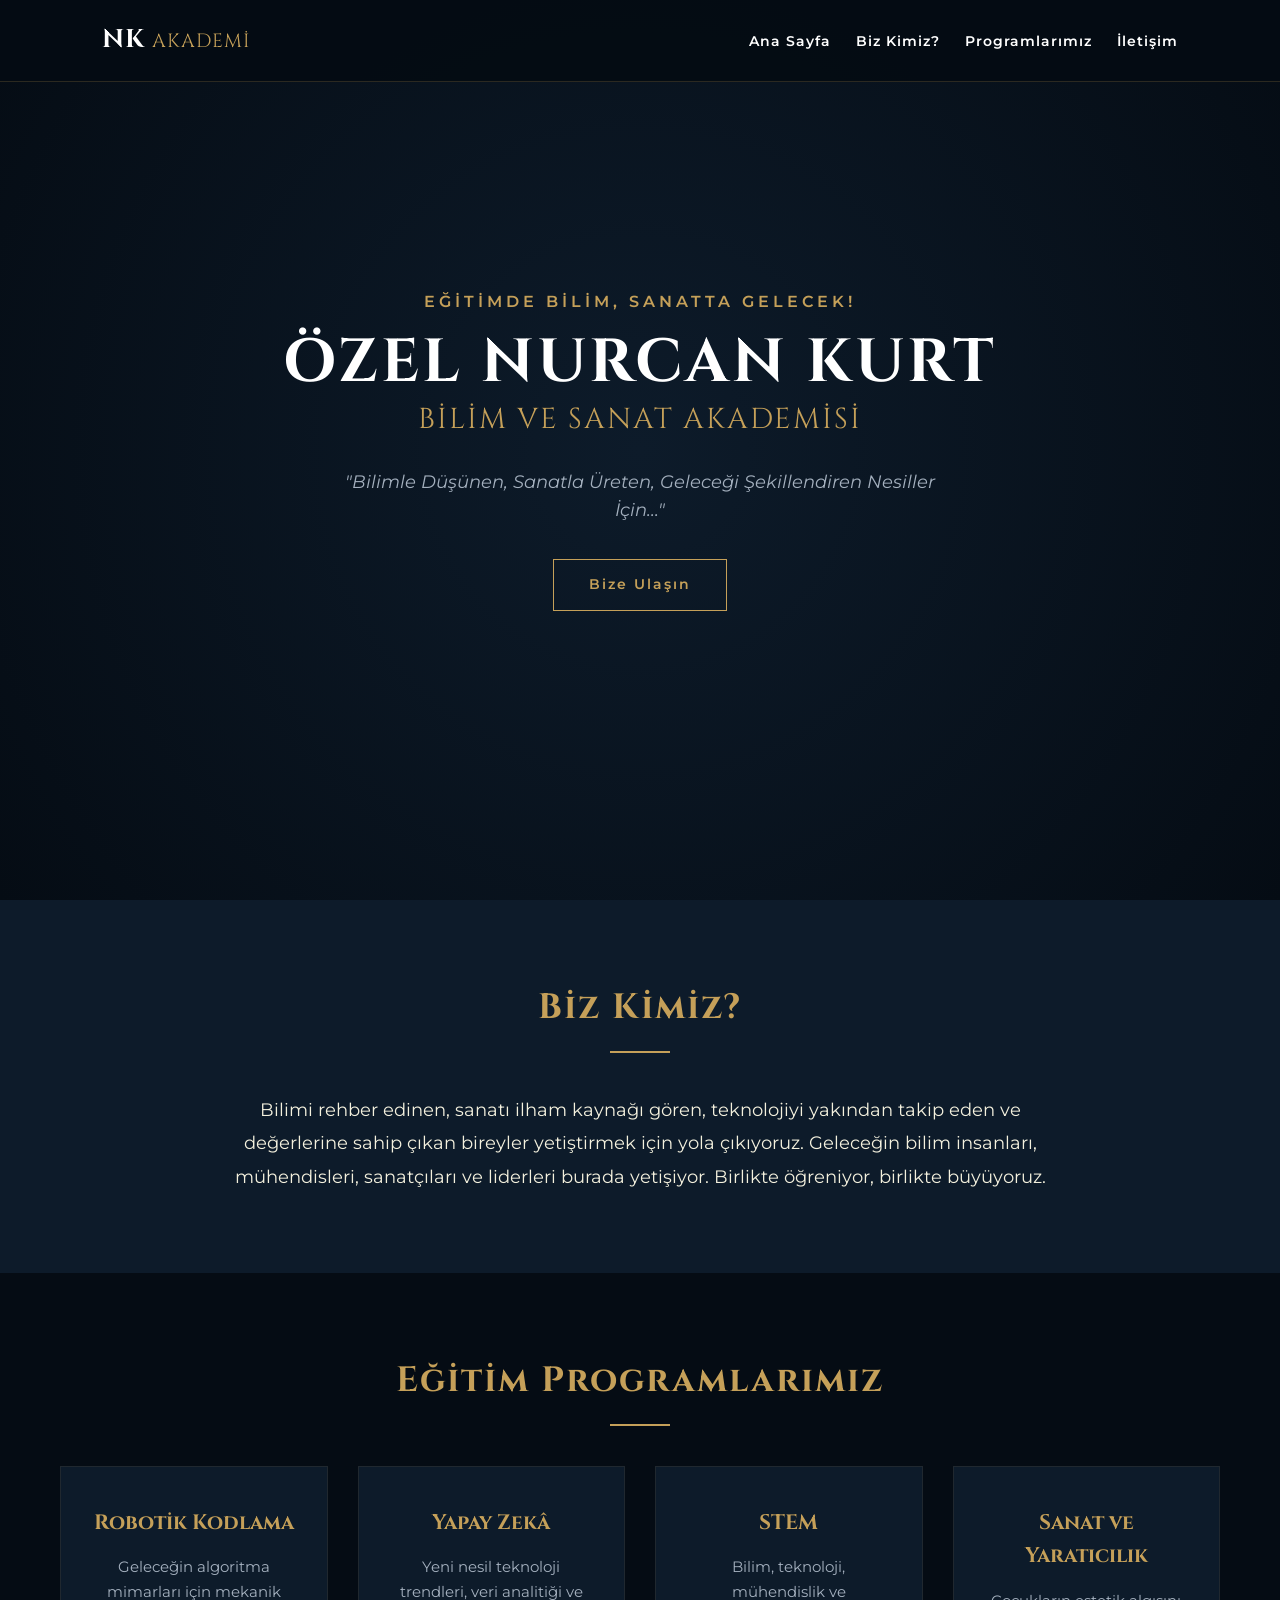
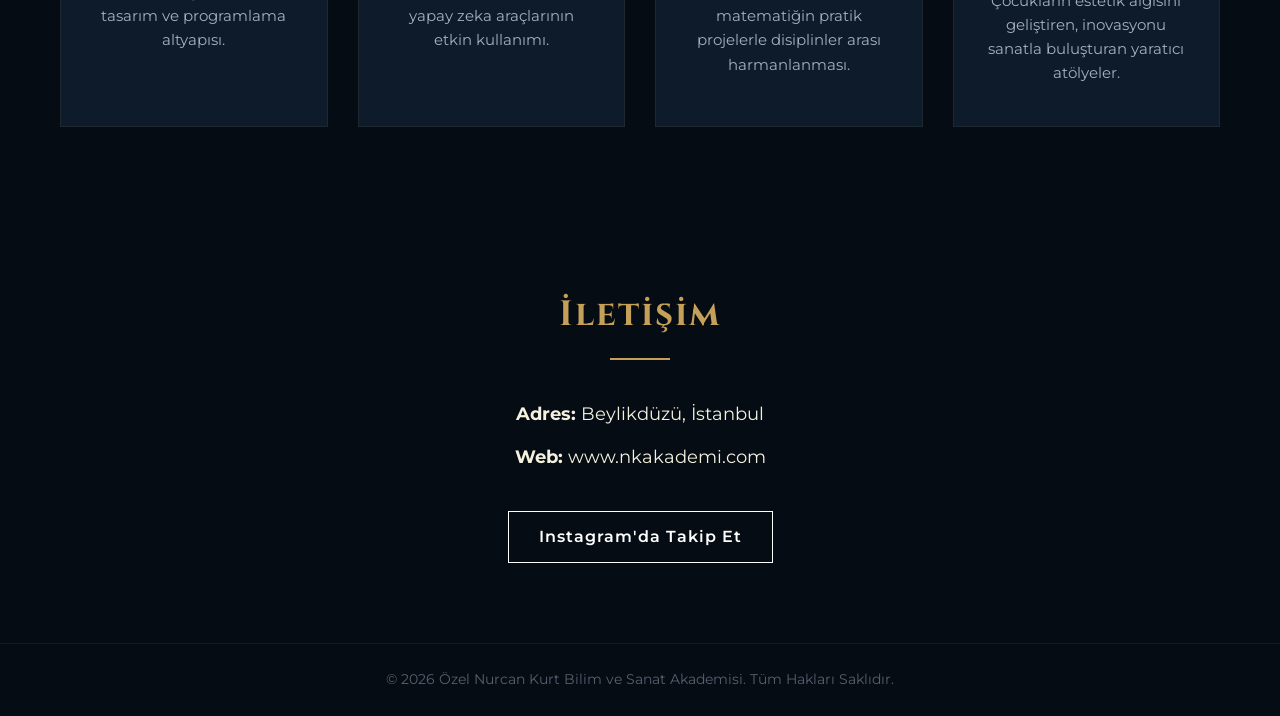
==== index.html @ 0e9476de "Fix: Dosya uzantilarindaki ciftleme hatasi duzeltildi" ====
<!DOCTYPE html>
<html lang="tr">
<head>
    <meta charset="UTF-8">
    <meta name="viewport" content="width=device-width, initial-scale=1.0">
    <title>Özel Nurcan Kurt Bilim ve Sanat Akademisi</title>
    <link rel="stylesheet" href="style.css">
    <link rel="preconnect" href="https://fonts.googleapis.com">
    <link rel="preconnect" href="https://fonts.gstatic.com" crossorigin>
    <link href="https://fonts.googleapis.com/css2?family=Cinzel:wght@500;700&family=Montserrat:wght@300;400;600;700&display=swap" rel="stylesheet">
</head>
<body>

    <!-- ÜST MENÜ -->
    <header class="navbar">
        <div class="logo">NK <span>AKADEMİ</span></div>
        <nav>
            <ul>
                <li><a href="#hero">Ana Sayfa</a></li>
                <li><a href="#about">Biz Kimiz?</a></li>
                <li><a href="#programs">Programlarımız</a></li>
                <li><a href="#contact">İletişim</a></li>
            </ul>
        </nav>
    </header>

    <!-- KARŞILAMA ALANI (HERO) -->
    <section id="hero" class="hero-section">
        <div class="hero-overlay"></div>
        <div class="hero-container">
            <h2 class="hero-sub">EĞİTİMDE BİLİM, SANATTA GELECEK!</h2>
            <h1 class="hero-title">ÖZEL NURCAN KURT</h1>
            <h3 class="hero-academy">BİLİM VE SANAT AKADEMİSİ</h3>
            <p class="hero-text">"Bilimle Düşünen, Sanatla Üreten, Geleceği Şekillendiren Nesiller İçin..."</p>
            <a href="#contact" class="btn-gold">Bize Ulaşın</a>
        </div>
    </section>

    <!-- BİZ KİMİZ? (HAKKIMIZDA) -->
    <section id="about" class="about-section">
        <div class="container">
            <h2 class="section-title">Biz Kimiz?</h2>
            <div class="gold-divider"></div>
            <p class="about-p">
                Bilimi rehber edinen, sanatı ilham kaynağı gören, teknolojiyi yakından takip eden ve değerlerine sahip çıkan bireyler yetiştirmek için yola çıkıyoruz. Geleceğin bilim insanları, mühendisleri, sanatçıları ve liderleri burada yetişiyor. Birlikte öğreniyor, birlikte büyüyoruz.
            </p>
        </div>
    </section>

    <!-- PROGRAMLARIMIZ -->
    <section id="programs" class="programs-section">
        <div class="container">
            <h2 class="section-title">Eğitim Programlarımız</h2>
            <div class="gold-divider"></div>
            <div class="grid-programs">
                <div class="card">
                    <h3>Robotik Kodlama</h3>
                    <p>Geleceğin algoritma mimarları için mekanik tasarım ve programlama altyapısı.</p>
                </div>
                <div class="card">
                    <h3>Yapay Zekâ</h3>
                    <p>Yeni nesil teknoloji trendleri, veri analitiği ve yapay zeka araçlarının etkin kullanımı.</p>
                </div>
                <div class="card">
                    <h3>STEM</h3>
                    <p>Bilim, teknoloji, mühendislik ve matematiğin pratik projelerle disiplinler arası harmanlanması.</p>
                </div>
                <div class="card">
                    <h3>Sanat ve Yaratıcılık</h3>
                    <p>Çocukların estetik algısını geliştiren, inovasyonu sanatla buluşturan yaratıcı atölyeler.</p>
                </div>
            </div>
        </div>
    </section>

    <!-- İLETİŞİM VE SOSYAL MEDYA -->
    <section id="contact" class="contact-section">
        <div class="container">
            <h2 class="section-title">İletişim</h2>
            <div class="gold-divider"></div>
            <div class="contact-info">
                <p><strong>Adres:</strong> Beylikdüzü, İstanbul</p>
                <p><strong>Web:</strong> www.nkakademi.com</p>
            </div>
            
            <!-- Doğrudan dış link verilen sosyal mecralar -->
            <div class="social-links">
                <a href="https://www.instagram.com/nurcankurtbilimsanatakademisi/" target="_blank" class="social-btn instagram">Instagram'da Takip Et</a>
            </div>
        </div>
    </section>

    <!-- FOOTER -->
    <footer>
        <p>&copy; 2026 Özel Nurcan Kurt Bilim ve Sanat Akademisi. Tüm Hakları Saklıdır.</p>
    </footer>

</body>
</html>
---- style.css ----
/* SIFIRLAMA VE LOGO YAZI TİPLERİ */
* {
    margin: 0;
    padding: 0;
    box-sizing: border-box;
    scroll-behavior: smooth;
}

body {
    font-family: 'Montserrat', sans-serif;
    background-color: #050c14;
    color: #ffffff;
    line-height: 1.6;
}

.container {
    max-width: 1200px;
    margin: 0 auto;
    padding: 80px 20px;
}

/* BAŞLIKLAR VE ALTIN TEZYİNAT */
.section-title {
    font-family: 'Cinzel', serif;
    font-size: 2.2rem;
    text-align: center;
    color: #c5a059;
    letter-spacing: 2px;
}

.gold-divider {
    width: 60px;
    height: 2px;
    background-color: #c5a059;
    margin: 15px auto 40px auto;
}

/* ÜST MENÜ (NAVBAR) */
.navbar {
    display: flex;
    justify-content: space-between;
    align-items: center;
    padding: 20px 8%;
    background-color: rgba(5, 12, 20, 0.95);
    border-bottom: 1px solid rgba(197, 160, 89, 0.2);
    position: fixed;
    width: 100%;
    top: 0;
    z-index: 1000;
}

.navbar .logo {
    font-family: 'Cinzel', serif;
    font-size: 1.6rem;
    font-weight: 700;
    color: #ffffff;
    letter-spacing: 1px;
}

.navbar .logo span {
    color: #c5a059;
    font-weight: 400;
    font-size: 1.2rem;
}

.navbar ul {
    display: flex;
    list-style: none;
}

.navbar ul li {
    margin-left: 25px;
}

.navbar ul li a {
    color: #ffffff;
    text-decoration: none;
    font-size: 0.9rem;
    font-weight: 600;
    letter-spacing: 1px;
    transition: color 0.3s;
}

.navbar ul li a:hover {
    color: #c5a059;
}

/* GİRİŞ ALANI (HERO) */
.hero-section {
    position: relative;
    height: 100vh;
    background: radial-gradient(circle at center, #0d1b2a 0%, #050c14 100%);
    display: flex;
    justify-content: center;
    align-items: center;
    text-align: center;
    padding: 0 20px;
}

.hero-container {
    position: relative;
    z-index: 2;
}

.hero-sub {
    font-size: 1rem;
    color: #c5a059;
    letter-spacing: 4px;
    margin-bottom: 15px;
    font-weight: 600;
}

.hero-title {
    font-family: 'Cinzel', serif;
    font-size: 3.8rem;
    color: #ffffff;
    letter-spacing: 3px;
    line-height: 1.1;
}

.hero-academy {
    font-family: 'Cinzel', serif;
    font-size: 1.8rem;
    color: #c5a059;
    letter-spacing: 2px;
    margin-bottom: 25px;
    font-weight: 400;
}

.hero-text {
    font-size: 1.1rem;
    font-style: italic;
    color: #a4b0be;
    max-width: 600px;
    margin: 0 auto 35px auto;
}

.btn-gold {
    display: inline-block;
    padding: 14px 35px;
    border: 1px solid #c5a059;
    color: #c5a059;
    text-decoration: none;
    font-weight: 600;
    letter-spacing: 2px;
    font-size: 0.85rem;
    border-radius: 0px;
    transition: all 0.4s ease;
}

.btn-gold:hover {
    background-color: #c5a059;
    color: #050c14;
    transform: translateY(-2px);
}

/* BİZ KİMİZ SECTION */
.about-section {
    background-color: #0d1b2a;
    text-align: center;
}

.about-p {
    max-width: 850px;
    margin: 0 auto;
    font-size: 1.15rem;
    color: #f4f1de;
    line-height: 1.8;
}

/* PROGRAMLAR BÖLÜMÜ */
.grid-programs {
    display: grid;
    grid-template-columns: repeat(auto-fit, minmax(250px, 1fr));
    gap: 30px;
}

.card {
    background-color: #0d1b2a;
    padding: 40px 30px;
    border: 1px solid rgba(197, 160, 89, 0.1);
    transition: all 0.3s ease;
    text-align: center;
}

.card:hover {
    border-color: #c5a059;
    transform: translateY(-5px);
}

.card h3 {
    font-family: 'Cinzel', serif;
    color: #c5a059;
    margin-bottom: 15px;
    font-size: 1.3rem;
}

.card p {
    color: #a4b0be;
    font-size: 0.95rem;
}

/* İLETİŞİM VE SOSYAL MEDYA */
.contact-section {
    background-color: #050c14;
    text-align: center;
}

.contact-info p {
    font-size: 1.1rem;
    margin-bottom: 15px;
    color: #f4f1de;
}

.social-links {
    margin-top: 40px;
}

.social-btn {
    display: inline-block;
    padding: 12px 30px;
    text-decoration: none;
    font-weight: 600;
    letter-spacing: 1px;
    transition: all 0.3s ease;
}

.social-btn.instagram {
    background-color: transparent;
    border: 1px solid #ffffff;
    color: #ffffff;
}

.social-btn.instagram:hover {
    background-color: #ffffff;
    color: #050c14;
}

/* FOOTER */
footer {
    text-align: center;
    padding: 25px;
    background-color: #050c14;
    color: #57606f;
    font-size: 0.85rem;
    border-top: 1px solid rgba(197, 160, 89, 0.1);
}
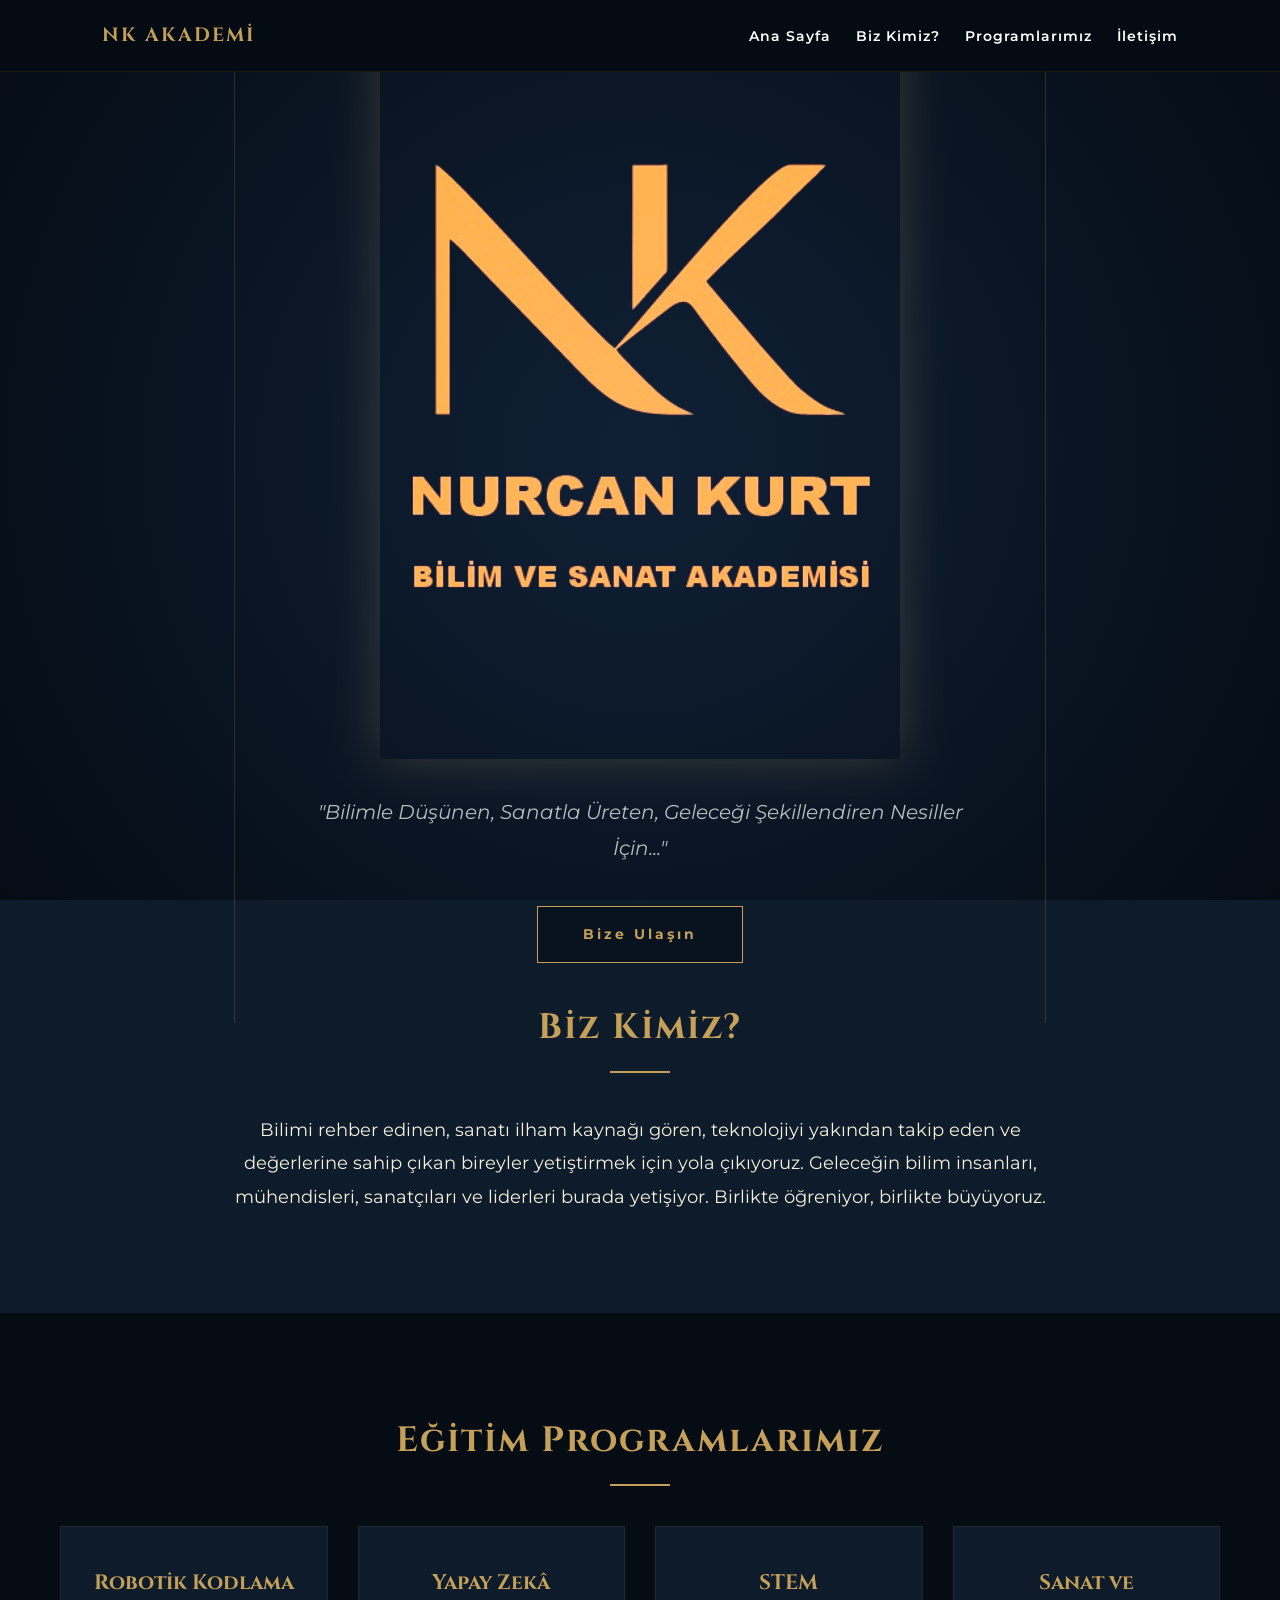
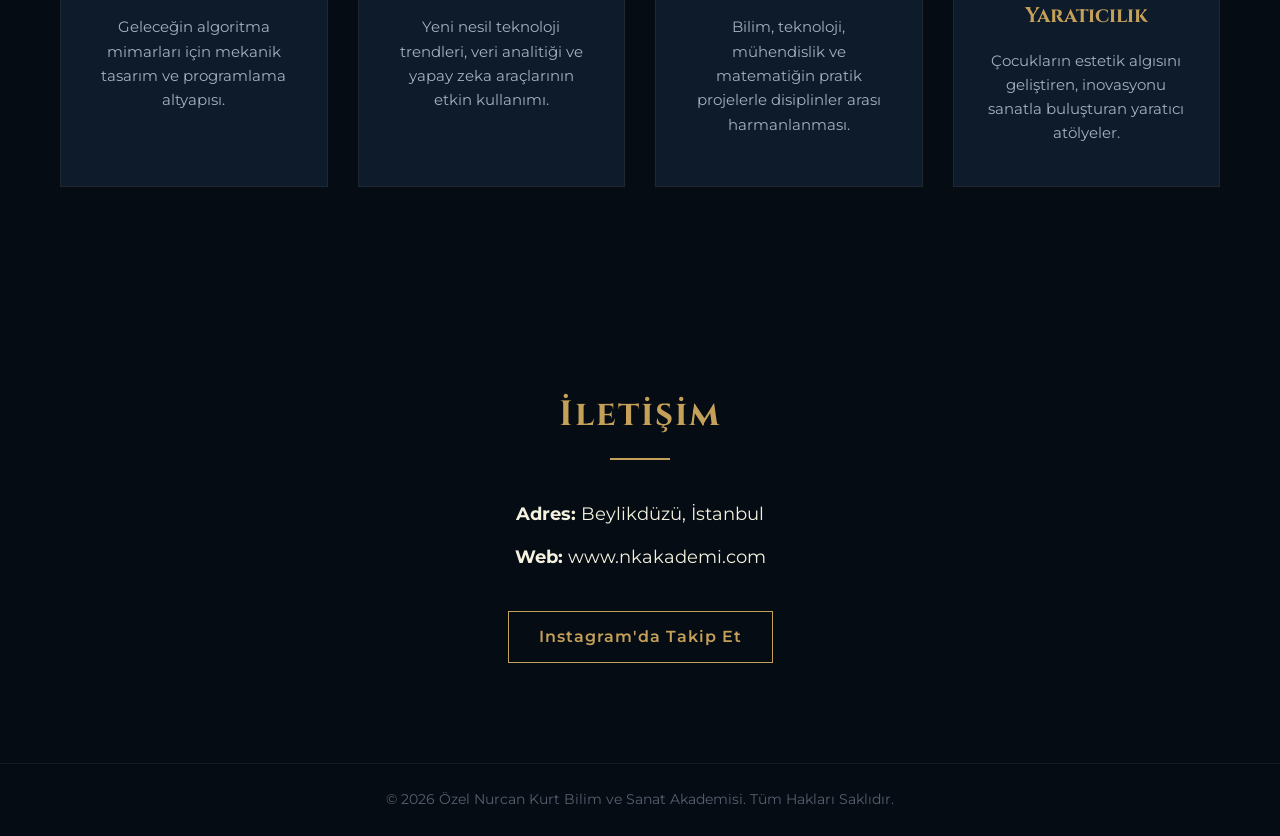
==== commit 23d56f05: "feat: merkez odakli sinematik logo ve stil guncellemeleri" ====
--- a/index.html
+++ b/index.html
@@ -13,7 +13,7 @@
 
     <!-- ÜST MENÜ -->
     <header class="navbar">
-        <div class="logo">NK <span>AKADEMİ</span></div>
+        <a href="#hero" class="nav-brand">NK AKADEMİ</a>
         <nav>
             <ul>
                 <li><a href="#hero">Ana Sayfa</a></li>
@@ -24,15 +24,25 @@
         </nav>
     </header>
 
-    <!-- KARŞILAMA ALANI (HERO) -->
+    <!-- KARŞILAMA ALANI (HERO) - SİNEMATİK VE DOLU TASARIM -->
     <section id="hero" class="hero-section">
-        <div class="hero-overlay"></div>
         <div class="hero-container">
-            <h2 class="hero-sub">EĞİTİMDE BİLİM, SANATTA GELECEK!</h2>
-            <h1 class="hero-title">ÖZEL NURCAN KURT</h1>
-            <h3 class="hero-academy">BİLİM VE SANAT AKADEMİSİ</h3>
-            <p class="hero-text">"Bilimle Düşünen, Sanatla Üreten, Geleceği Şekillendiren Nesiller İçin..."</p>
-            <a href="#contact" class="btn-gold">Bize Ulaşın</a>
+            
+            <div class="hero-frame">
+                <span class="frame-tag">EĞİTİMDE BİLİM, SANATTA GELECEK</span>
+                
+                <!-- Logo Kutusu -->
+                <div class="hero-logo-box">
+                    <img src="logo.png" alt="Özel Nurcan Kurt Bilim ve Sanat Akademisi" class="hero-main-logo">
+                </div>
+                
+                <p class="hero-text">"Bilimle Düşünen, Sanatla Üreten, Geleceği Şekillendiren Nesiller İçin..."</p>
+                
+                <div class="hero-action">
+                    <a href="#contact" class="btn-gold">Bize Ulaşın</a>
+                </div>
+            </div>
+
         </div>
     </section>
 
@@ -82,8 +92,6 @@
                 <p><strong>Adres:</strong> Beylikdüzü, İstanbul</p>
                 <p><strong>Web:</strong> www.nkakademi.com</p>
             </div>
-            
-            <!-- Doğrudan dış link verilen sosyal mecralar -->
             <div class="social-links">
                 <a href="https://www.instagram.com/nurcankurtbilimsanatakademisi/" target="_blank" class="social-btn instagram">Instagram'da Takip Et</a>
             </div>
--- a/style.css
+++ b/style.css
@@ -1,4 +1,4 @@
-/* SIFIRLAMA VE LOGO YAZI TİPLERİ */
+/* SIFIRLAMA VE TEMEL AYARLAR */
 * {
     margin: 0;
     padding: 0;
@@ -16,10 +16,10 @@
 .container {
     max-width: 1200px;
     margin: 0 auto;
-    padding: 80px 20px;
-}
-
-/* BAŞLIKLAR VE ALTIN TEZYİNAT */
+    padding: 100px 20px;
+}
+
+/* BAŞLIKLAR VE ALTIN RENK DEKORASYONU */
 .section-title {
     font-family: 'Cinzel', serif;
     font-size: 2.2rem;
@@ -40,27 +40,22 @@
     display: flex;
     justify-content: space-between;
     align-items: center;
-    padding: 20px 8%;
-    background-color: rgba(5, 12, 20, 0.95);
-    border-bottom: 1px solid rgba(197, 160, 89, 0.2);
+    padding: 20px 8%; 
+    background-color: rgba(5, 12, 20, 0.98);
+    border-bottom: 1px solid rgba(197, 160, 89, 0.1);
     position: fixed;
     width: 100%;
     top: 0;
     z-index: 1000;
 }
 
-.navbar .logo {
+.nav-brand {
     font-family: 'Cinzel', serif;
-    font-size: 1.6rem;
+    color: #c5a059;
+    text-decoration: none;
     font-weight: 700;
-    color: #ffffff;
-    letter-spacing: 1px;
-}
-
-.navbar .logo span {
-    color: #c5a059;
-    font-weight: 400;
     font-size: 1.2rem;
+    letter-spacing: 2px;
 }
 
 .navbar ul {
@@ -85,11 +80,11 @@
     color: #c5a059;
 }
 
-/* GİRİŞ ALANI (HERO) */
+/* SİNEMATİK HERO ALANI VE BOŞLUK DENGESİ */
 .hero-section {
     position: relative;
     height: 100vh;
-    background: radial-gradient(circle at center, #0d1b2a 0%, #050c14 100%);
+    background: radial-gradient(circle at center, #0f2035 0%, #050c14 100%);
     display: flex;
     justify-content: center;
     align-items: center;
@@ -97,64 +92,82 @@
     padding: 0 20px;
 }
 
-.hero-container {
+/* Ekrandaki devasa boşluğu dolduran şık çerçeve */
+.hero-frame {
+    border-left: 1px solid rgba(197, 160, 89, 0.2);
+    border-right: 1px solid rgba(197, 160, 89, 0.2);
+    padding: 60px 80px;
+    max-width: 900px; /* Genişliği artırarak yatay boşluğu öldürdük */
+    width: 100%;
+    margin: 0 auto;
     position: relative;
-    z-index: 2;
-}
-
-.hero-sub {
-    font-size: 1rem;
-    color: #c5a059;
-    letter-spacing: 4px;
-    margin-bottom: 15px;
+}
+
+/* Çerçevenin üstündeki şık tag yazısı */
+.frame-tag {
+    font-size: 0.95rem;
+    color: #c5a059;
+    letter-spacing: 6px;
+    display: inline-block;
+    margin-bottom: 30px;
     font-weight: 600;
-}
-
-.hero-title {
-    font-family: 'Cinzel', serif;
-    font-size: 3.8rem;
-    color: #ffffff;
-    letter-spacing: 3px;
-    line-height: 1.1;
-}
-
-.hero-academy {
-    font-family: 'Cinzel', serif;
-    font-size: 1.8rem;
-    color: #c5a059;
-    letter-spacing: 2px;
-    margin-bottom: 25px;
-    font-weight: 400;
+    text-transform: uppercase;
+}
+
+/* Logo Kutusu ve Ölçekleme */
+.hero-logo-box {
+    margin: 0 auto 35px auto;
+    max-width: 520px; /* Logo boyutunu %20 büyüterek göz alıcı hale getirdik */
+    display: flex;
+    justify-content: center;
+    align-items: center;
+}
+
+.hero-main-logo {
+    width: 100%;
+    height: auto;
+    
+    /* SİYAH KUTUYU ZORLA YOK EDEN FİLTRE KOMBİNASYONU */
+    mix-blend-mode: screen; 
+    filter: contrast(1.1) brightness(1.1) drop-shadow(0px 0px 25px rgba(197, 160, 89, 0.25));
 }
 
 .hero-text {
-    font-size: 1.1rem;
+    font-size: 1.25rem; /* Slogan boyutunu büyüterek okunurluğu artırdık */
     font-style: italic;
-    color: #a4b0be;
-    max-width: 600px;
-    margin: 0 auto 35px auto;
+    color: #b0bfc0;
+    max-width: 650px;
+    margin: 0 auto 40px auto;
+    line-height: 1.8;
+}
+
+.hero-action {
+    display: flex;
+    justify-content: center;
 }
 
 .btn-gold {
     display: inline-block;
-    padding: 14px 35px;
+    padding: 16px 45px;
     border: 1px solid #c5a059;
     color: #c5a059;
     text-decoration: none;
-    font-weight: 600;
-    letter-spacing: 2px;
-    font-size: 0.85rem;
+    font-weight: 700;
+    letter-spacing: 3px;
+    font-size: 0.9rem;
     border-radius: 0px;
     transition: all 0.4s ease;
+    background-color: rgba(5, 12, 20, 0.5);
 }
 
 .btn-gold:hover {
     background-color: #c5a059;
     color: #050c14;
-    transform: translateY(-2px);
-}
-
-/* BİZ KİMİZ SECTION */
+    transform: translateY(-3px);
+    box-shadow: 0 10px 20px rgba(197, 160, 89, 0.15);
+}
+
+/* BİZ KİMİZ (HAKKIMIZDA) BÖLÜMÜ */
 .about-section {
     background-color: #0d1b2a;
     text-align: center;
@@ -227,12 +240,12 @@
 
 .social-btn.instagram {
     background-color: transparent;
-    border: 1px solid #ffffff;
-    color: #ffffff;
+    border: 1px solid #c5a059;
+    color: #c5a059;
 }
 
 .social-btn.instagram:hover {
-    background-color: #ffffff;
+    background-color: #c5a059;
     color: #050c14;
 }
 
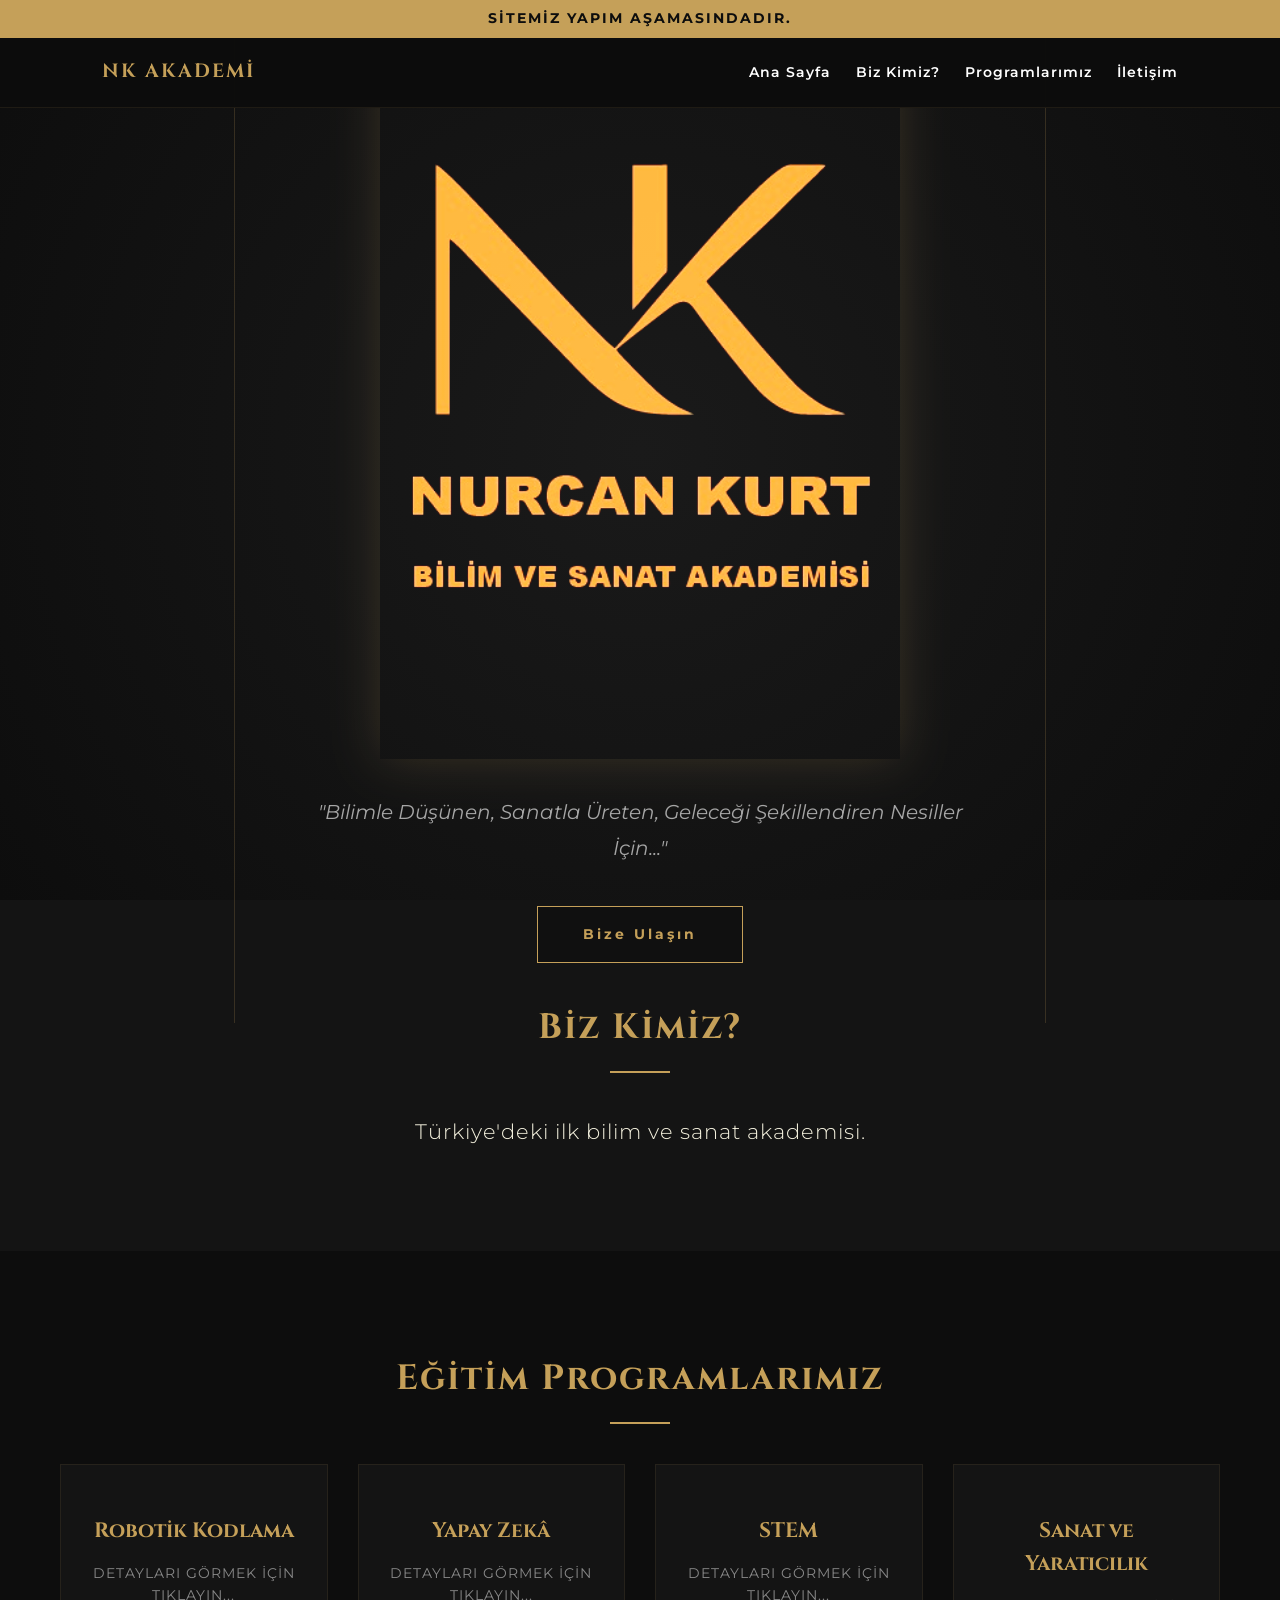
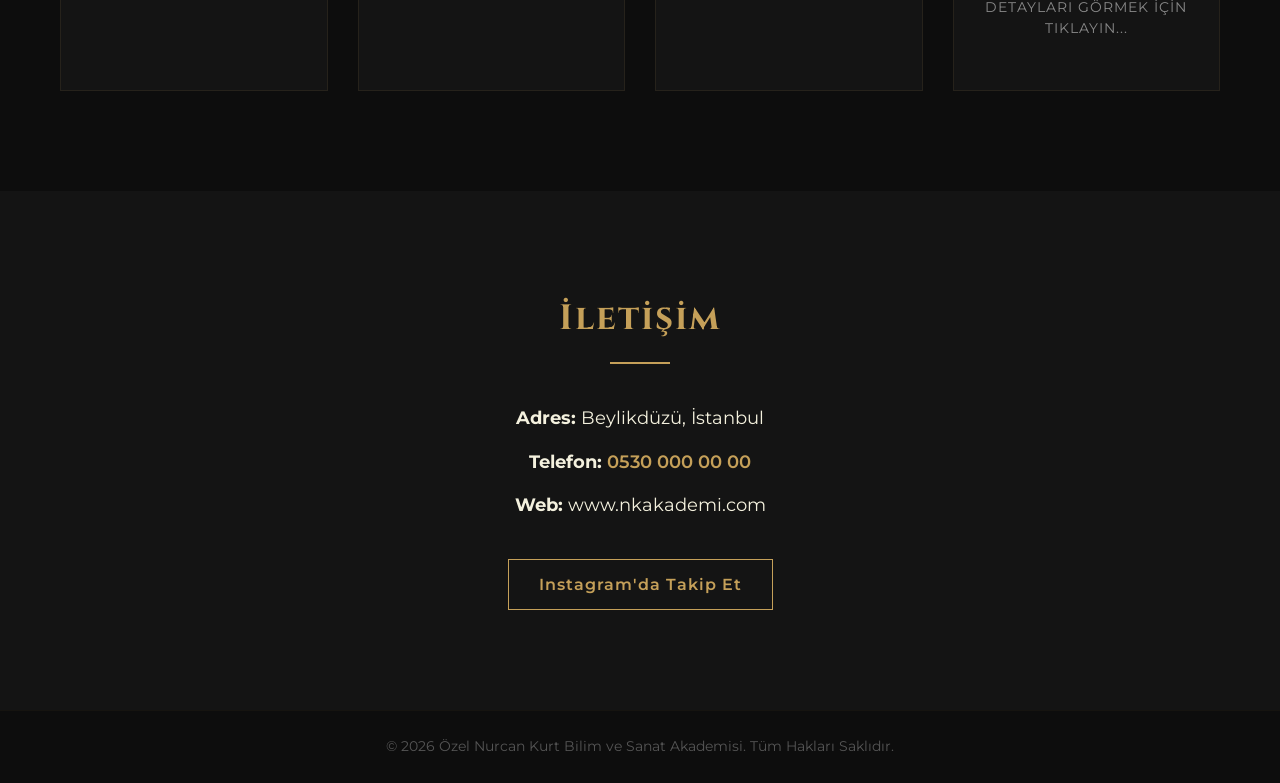
==== commit 5207ea5a: "feat: siyah-turuncu tema, yapim asamasi bandi ve dinamik modal yapisi" ====
--- a/index.html
+++ b/index.html
@@ -10,6 +10,11 @@
     <link href="https://fonts.googleapis.com/css2?family=Cinzel:wght@500;700&family=Montserrat:wght@300;400;600;700&display=swap" rel="stylesheet">
 </head>
 <body>
+
+    <!-- SİTEMİZ YAPIM AŞAMASINDADIR YAZISI -->
+    <div class="announcement-bar">
+        Sitemiz yapım aşamasındadır.
+    </div>
 
     <!-- ÜST MENÜ -->
     <header class="navbar">
@@ -24,25 +29,19 @@
         </nav>
     </header>
 
-    <!-- KARŞILAMA ALANI (HERO) - SİNEMATİK VE DOLU TASARIM -->
+    <!-- KARŞILAMA ALANI (HERO) -->
     <section id="hero" class="hero-section">
         <div class="hero-container">
-            
             <div class="hero-frame">
                 <span class="frame-tag">EĞİTİMDE BİLİM, SANATTA GELECEK</span>
-                
-                <!-- Logo Kutusu -->
                 <div class="hero-logo-box">
                     <img src="logo.png" alt="Özel Nurcan Kurt Bilim ve Sanat Akademisi" class="hero-main-logo">
                 </div>
-                
                 <p class="hero-text">"Bilimle Düşünen, Sanatla Üreten, Geleceği Şekillendiren Nesiller İçin..."</p>
-                
                 <div class="hero-action">
                     <a href="#contact" class="btn-gold">Bize Ulaşın</a>
                 </div>
             </div>
-
         </div>
     </section>
 
@@ -52,36 +51,46 @@
             <h2 class="section-title">Biz Kimiz?</h2>
             <div class="gold-divider"></div>
             <p class="about-p">
-                Bilimi rehber edinen, sanatı ilham kaynağı gören, teknolojiyi yakından takip eden ve değerlerine sahip çıkan bireyler yetiştirmek için yola çıkıyoruz. Geleceğin bilim insanları, mühendisleri, sanatçıları ve liderleri burada yetişiyor. Birlikte öğreniyor, birlikte büyüyoruz.
+                Türkiye'deki ilk bilim ve sanat akademisi.
             </p>
         </div>
     </section>
 
-    <!-- PROGRAMLARIMIZ -->
+    <!-- PROGRAMLARIMIZ (Tıklanabilir Kartlar) -->
     <section id="programs" class="programs-section">
         <div class="container">
             <h2 class="section-title">Eğitim Programlarımız</h2>
             <div class="gold-divider"></div>
             <div class="grid-programs">
-                <div class="card">
+                <div class="card" data-program="robotik">
                     <h3>Robotik Kodlama</h3>
-                    <p>Geleceğin algoritma mimarları için mekanik tasarım ve programlama altyapısı.</p>
+                    <p>Detayları görmek için tıklayın...</p>
                 </div>
-                <div class="card">
+                <div class="card" data-program="yapay-zeka">
                     <h3>Yapay Zekâ</h3>
-                    <p>Yeni nesil teknoloji trendleri, veri analitiği ve yapay zeka araçlarının etkin kullanımı.</p>
+                    <p>Detayları görmek için tıklayın...</p>
                 </div>
-                <div class="card">
+                <div class="card" data-program="stem">
                     <h3>STEM</h3>
-                    <p>Bilim, teknoloji, mühendislik ve matematiğin pratik projelerle disiplinler arası harmanlanması.</p>
+                    <p>Detayları görmek için tıklayın...</p>
                 </div>
-                <div class="card">
+                <div class="card" data-program="sanat">
                     <h3>Sanat ve Yaratıcılık</h3>
-                    <p>Çocukların estetik algısını geliştiren, inovasyonu sanatla buluşturan yaratıcı atölyeler.</p>
+                    <p>Detayları görmek için tıklayın...</p>
                 </div>
             </div>
         </div>
     </section>
+
+    <!-- MODERN AÇILIR PENCERE (MODAL) -->
+    <div id="programModal" class="modal">
+        <div class="modal-content">
+            <span class="close-btn">&times;</span>
+            <h2 id="modalTitle">Program Başlığı</h2>
+            <div class="modal-divider"></div>
+            <p id="modalDescription">Buraya açıklamalar girilecek</p>
+        </div>
+    </div>
 
     <!-- İLETİŞİM VE SOSYAL MEDYA -->
     <section id="contact" class="contact-section">
@@ -90,6 +99,7 @@
             <div class="gold-divider"></div>
             <div class="contact-info">
                 <p><strong>Adres:</strong> Beylikdüzü, İstanbul</p>
+                <p><strong>Telefon:</strong> <a href="tel:05300000000" class="phone-link">0530 000 00 00</a></p>
                 <p><strong>Web:</strong> www.nkakademi.com</p>
             </div>
             <div class="social-links">
@@ -103,5 +113,6 @@
         <p>&copy; 2026 Özel Nurcan Kurt Bilim ve Sanat Akademisi. Tüm Hakları Saklıdır.</p>
     </footer>
 
+    <script src="script.js"></script>
 </body>
 </html>
--- a/style.css
+++ b/style.css
@@ -8,7 +8,7 @@
 
 body {
     font-family: 'Montserrat', sans-serif;
-    background-color: #050c14;
+    background-color: #0d0d0d; /* Siyah Arka Plan */
     color: #ffffff;
     line-height: 1.6;
 }
@@ -19,7 +19,23 @@
     padding: 100px 20px;
 }
 
-/* BAŞLIKLAR VE ALTIN RENK DEKORASYONU */
+/* SİTEMİZ YAPIM AŞAMASINDADIR DUYURU BANDI */
+.announcement-bar {
+    background-color: #c5a059; /* Turuncu/Altın Tonu */
+    color: #0d0d0d;
+    text-align: center;
+    padding: 8px 10px;
+    font-size: 0.85rem;
+    font-weight: 700;
+    letter-spacing: 2px;
+    position: fixed;
+    top: 0;
+    width: 100%;
+    z-index: 1100;
+    text-transform: uppercase;
+}
+
+/* BAŞLIKLAR VE ALTIN/TURUNCU DEKORASYONU */
 .section-title {
     font-family: 'Cinzel', serif;
     font-size: 2.2rem;
@@ -41,11 +57,11 @@
     justify-content: space-between;
     align-items: center;
     padding: 20px 8%; 
-    background-color: rgba(5, 12, 20, 0.98);
+    background-color: rgba(13, 13, 13, 0.98);
     border-bottom: 1px solid rgba(197, 160, 89, 0.1);
     position: fixed;
     width: 100%;
-    top: 0;
+    top: 36px; /* Duyuru bandının altında kalması için ayarlandı */
     z-index: 1000;
 }
 
@@ -80,11 +96,11 @@
     color: #c5a059;
 }
 
-/* SİNEMATİK HERO ALANI VE BOŞLUK DENGESİ */
+/* SİNEMATİK HERO ALANI */
 .hero-section {
     position: relative;
     height: 100vh;
-    background: radial-gradient(circle at center, #0f2035 0%, #050c14 100%);
+    background: radial-gradient(circle at center, #1a1a1a 0%, #0d0d0d 100%);
     display: flex;
     justify-content: center;
     align-items: center;
@@ -92,18 +108,16 @@
     padding: 0 20px;
 }
 
-/* Ekrandaki devasa boşluğu dolduran şık çerçeve */
 .hero-frame {
     border-left: 1px solid rgba(197, 160, 89, 0.2);
     border-right: 1px solid rgba(197, 160, 89, 0.2);
     padding: 60px 80px;
-    max-width: 900px; /* Genişliği artırarak yatay boşluğu öldürdük */
+    max-width: 900px;
     width: 100%;
     margin: 0 auto;
     position: relative;
 }
 
-/* Çerçevenin üstündeki şık tag yazısı */
 .frame-tag {
     font-size: 0.95rem;
     color: #c5a059;
@@ -114,10 +128,9 @@
     text-transform: uppercase;
 }
 
-/* Logo Kutusu ve Ölçekleme */
 .hero-logo-box {
     margin: 0 auto 35px auto;
-    max-width: 520px; /* Logo boyutunu %20 büyüterek göz alıcı hale getirdik */
+    max-width: 520px;
     display: flex;
     justify-content: center;
     align-items: center;
@@ -126,16 +139,14 @@
 .hero-main-logo {
     width: 100%;
     height: auto;
-    
-    /* SİYAH KUTUYU ZORLA YOK EDEN FİLTRE KOMBİNASYONU */
     mix-blend-mode: screen; 
-    filter: contrast(1.1) brightness(1.1) drop-shadow(0px 0px 25px rgba(197, 160, 89, 0.25));
+    filter: contrast(1.15) brightness(1.15) drop-shadow(0px 0px 25px rgba(197, 160, 89, 0.2));
 }
 
 .hero-text {
-    font-size: 1.25rem; /* Slogan boyutunu büyüterek okunurluğu artırdık */
+    font-size: 1.25rem;
     font-style: italic;
-    color: #b0bfc0;
+    color: #a6a6a6;
     max-width: 650px;
     margin: 0 auto 40px auto;
     line-height: 1.8;
@@ -157,31 +168,37 @@
     font-size: 0.9rem;
     border-radius: 0px;
     transition: all 0.4s ease;
-    background-color: rgba(5, 12, 20, 0.5);
+    background-color: rgba(13, 13, 13, 0.5);
 }
 
 .btn-gold:hover {
     background-color: #c5a059;
-    color: #050c14;
+    color: #0d0d0d;
     transform: translateY(-3px);
     box-shadow: 0 10px 20px rgba(197, 160, 89, 0.15);
 }
 
-/* BİZ KİMİZ (HAKKIMIZDA) BÖLÜMÜ */
+/* BİZ KİMİZ (HAKKIMIZDA) */
 .about-section {
-    background-color: #0d1b2a;
+    background-color: #141414;
     text-align: center;
 }
 
 .about-p {
     max-width: 850px;
     margin: 0 auto;
-    font-size: 1.15rem;
+    font-size: 1.3rem;
+    font-weight: 300;
     color: #f4f1de;
     line-height: 1.8;
+    letter-spacing: 1px;
 }
 
 /* PROGRAMLAR BÖLÜMÜ */
+.programs-section {
+    background-color: #0d0d0d;
+}
+
 .grid-programs {
     display: grid;
     grid-template-columns: repeat(auto-fit, minmax(250px, 1fr));
@@ -189,16 +206,18 @@
 }
 
 .card {
-    background-color: #0d1b2a;
-    padding: 40px 30px;
+    background-color: #141414;
+    padding: 50px 30px;
     border: 1px solid rgba(197, 160, 89, 0.1);
     transition: all 0.3s ease;
     text-align: center;
+    cursor: pointer;
 }
 
 .card:hover {
     border-color: #c5a059;
-    transform: translateY(-5px);
+    transform: translateY(-8px);
+    box-shadow: 0 10px 25px rgba(197, 160, 89, 0.1);
 }
 
 .card h3 {
@@ -209,13 +228,84 @@
 }
 
 .card p {
-    color: #a4b0be;
-    font-size: 0.95rem;
-}
-
-/* İLETİŞİM VE SOSYAL MEDYA */
+    color: #888888;
+    font-size: 0.85rem;
+    text-transform: uppercase;
+    letter-spacing: 1px;
+}
+
+/* MODERN AÇILIR PENCERE (MODAL) */
+.modal {
+    display: none; 
+    position: fixed;
+    z-index: 2000;
+    left: 0;
+    top: 0;
+    width: 100%;
+    height: 100%;
+    overflow: auto;
+    background-color: rgba(0, 0, 0, 0.85);
+    backdrop-filter: blur(8px);
+    align-items: center;
+    justify-content: center;
+}
+
+.modal-content {
+    background-color: #141414;
+    margin: auto;
+    padding: 50px;
+    border: 1px solid #c5a059;
+    width: 90%;
+    max-width: 600px;
+    position: relative;
+    text-align: center;
+    box-shadow: 0 15px 50px rgba(197, 160, 89, 0.2);
+    animation: modalAnim 0.4s cubic-bezier(0.16, 1, 0.3, 1);
+}
+
+@keyframes modalAnim {
+    from { transform: scale(0.9); opacity: 0; }
+    to { transform: scale(1); opacity: 1; }
+}
+
+.close-btn {
+    position: absolute;
+    right: 25px;
+    top: 20px;
+    color: #888888;
+    font-size: 32px;
+    font-weight: 300;
+    cursor: pointer;
+    transition: color 0.3s;
+}
+
+.close-btn:hover {
+    color: #c5a059;
+}
+
+#modalTitle {
+    font-family: 'Cinzel', serif;
+    color: #c5a059;
+    font-size: 1.8rem;
+    margin-bottom: 10px;
+}
+
+.modal-divider {
+    width: 40px;
+    height: 1px;
+    background-color: #c5a059;
+    margin: 15px auto;
+}
+
+#modalDescription {
+    color: #d1d1d1;
+    font-size: 1.05rem;
+    line-height: 1.8;
+}
+
+/* İLETİŞİM */
 .contact-section {
-    background-color: #050c14;
+    background-color: #141414;
     text-align: center;
 }
 
@@ -225,6 +315,18 @@
     color: #f4f1de;
 }
 
+.phone-link {
+    color: #c5a059;
+    text-decoration: none;
+    font-weight: 600;
+    transition: border-bottom 0.3s;
+    border-bottom: 1px solid transparent;
+}
+
+.phone-link:hover {
+    border-bottom: 1px solid #c5a059;
+}
+
 .social-links {
     margin-top: 40px;
 }
@@ -246,15 +348,15 @@
 
 .social-btn.instagram:hover {
     background-color: #c5a059;
-    color: #050c14;
+    color: #0d0d0d;
 }
 
 /* FOOTER */
 footer {
     text-align: center;
     padding: 25px;
-    background-color: #050c14;
-    color: #57606f;
+    background-color: #0d0d0d;
+    color: #555555;
     font-size: 0.85rem;
-    border-top: 1px solid rgba(197, 160, 89, 0.1);
+    border-top: 1px solid rgba(197, 160, 89, 0.05);
 }
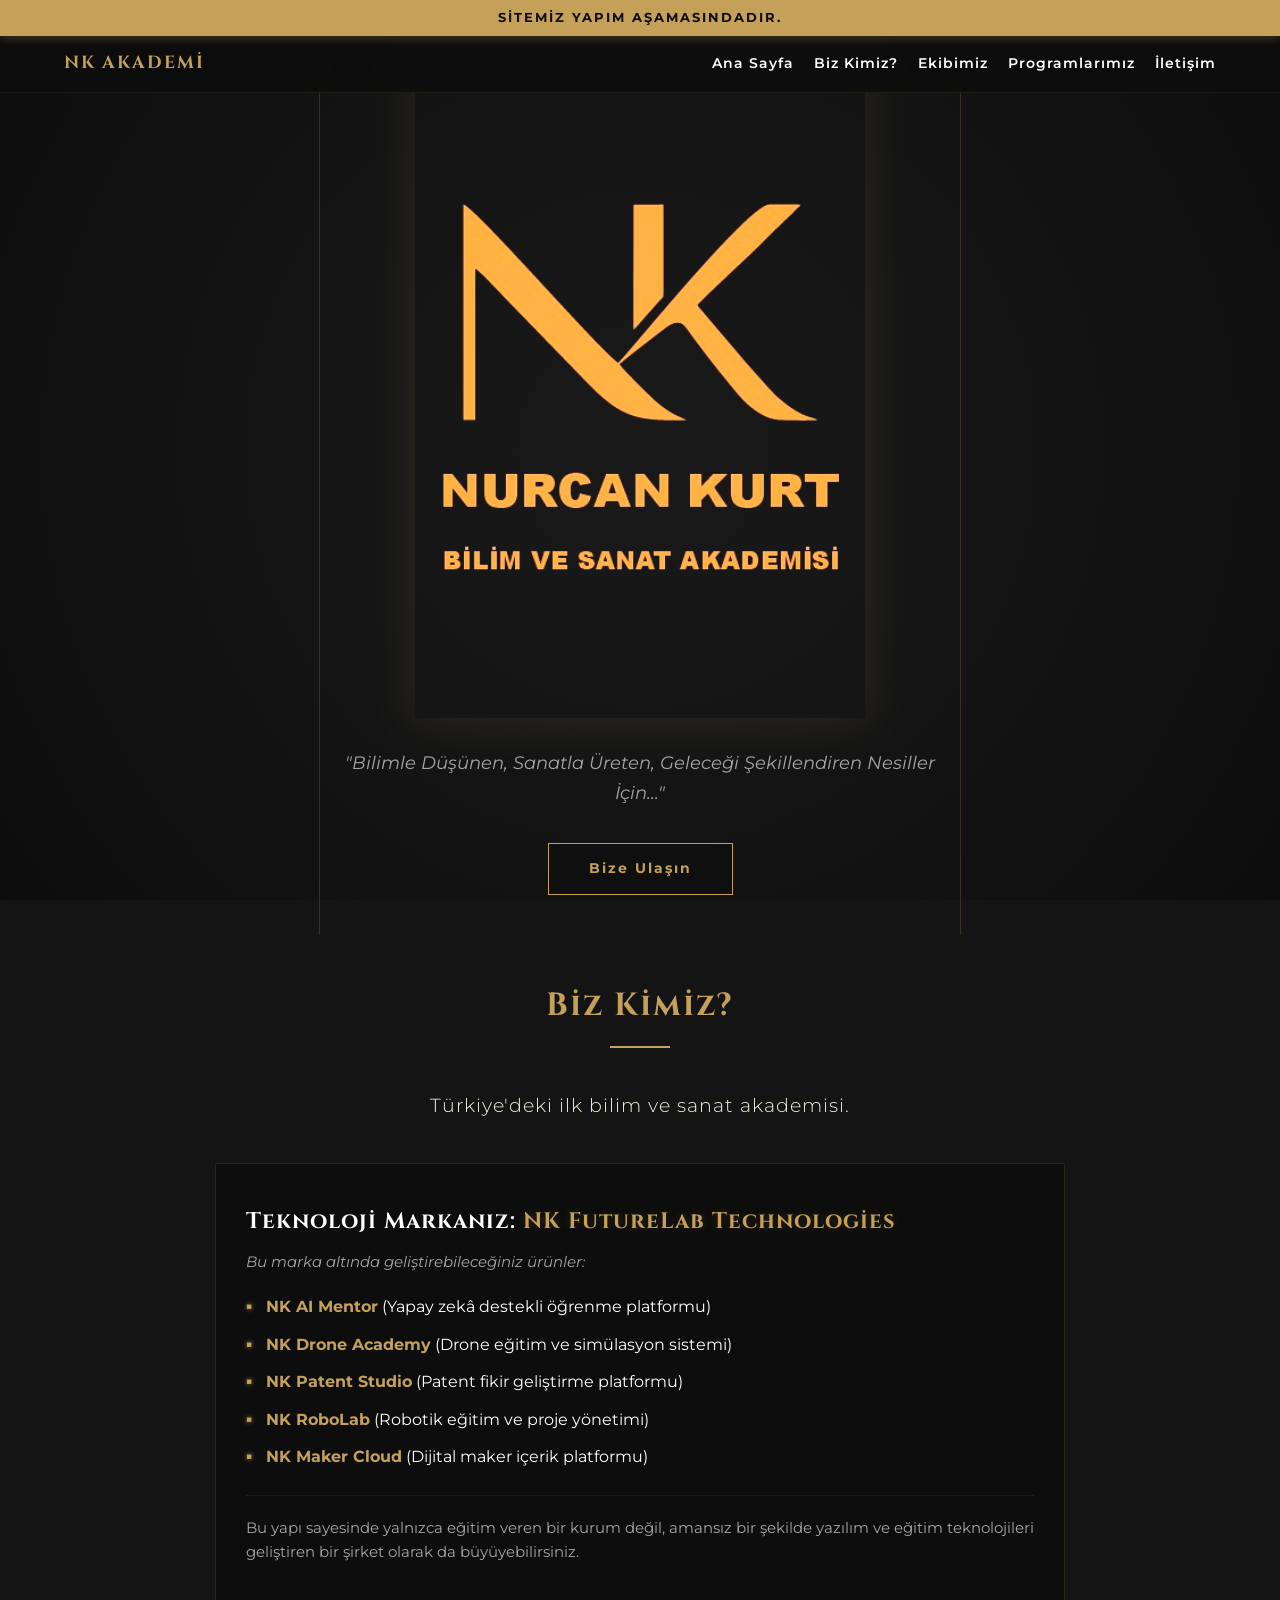
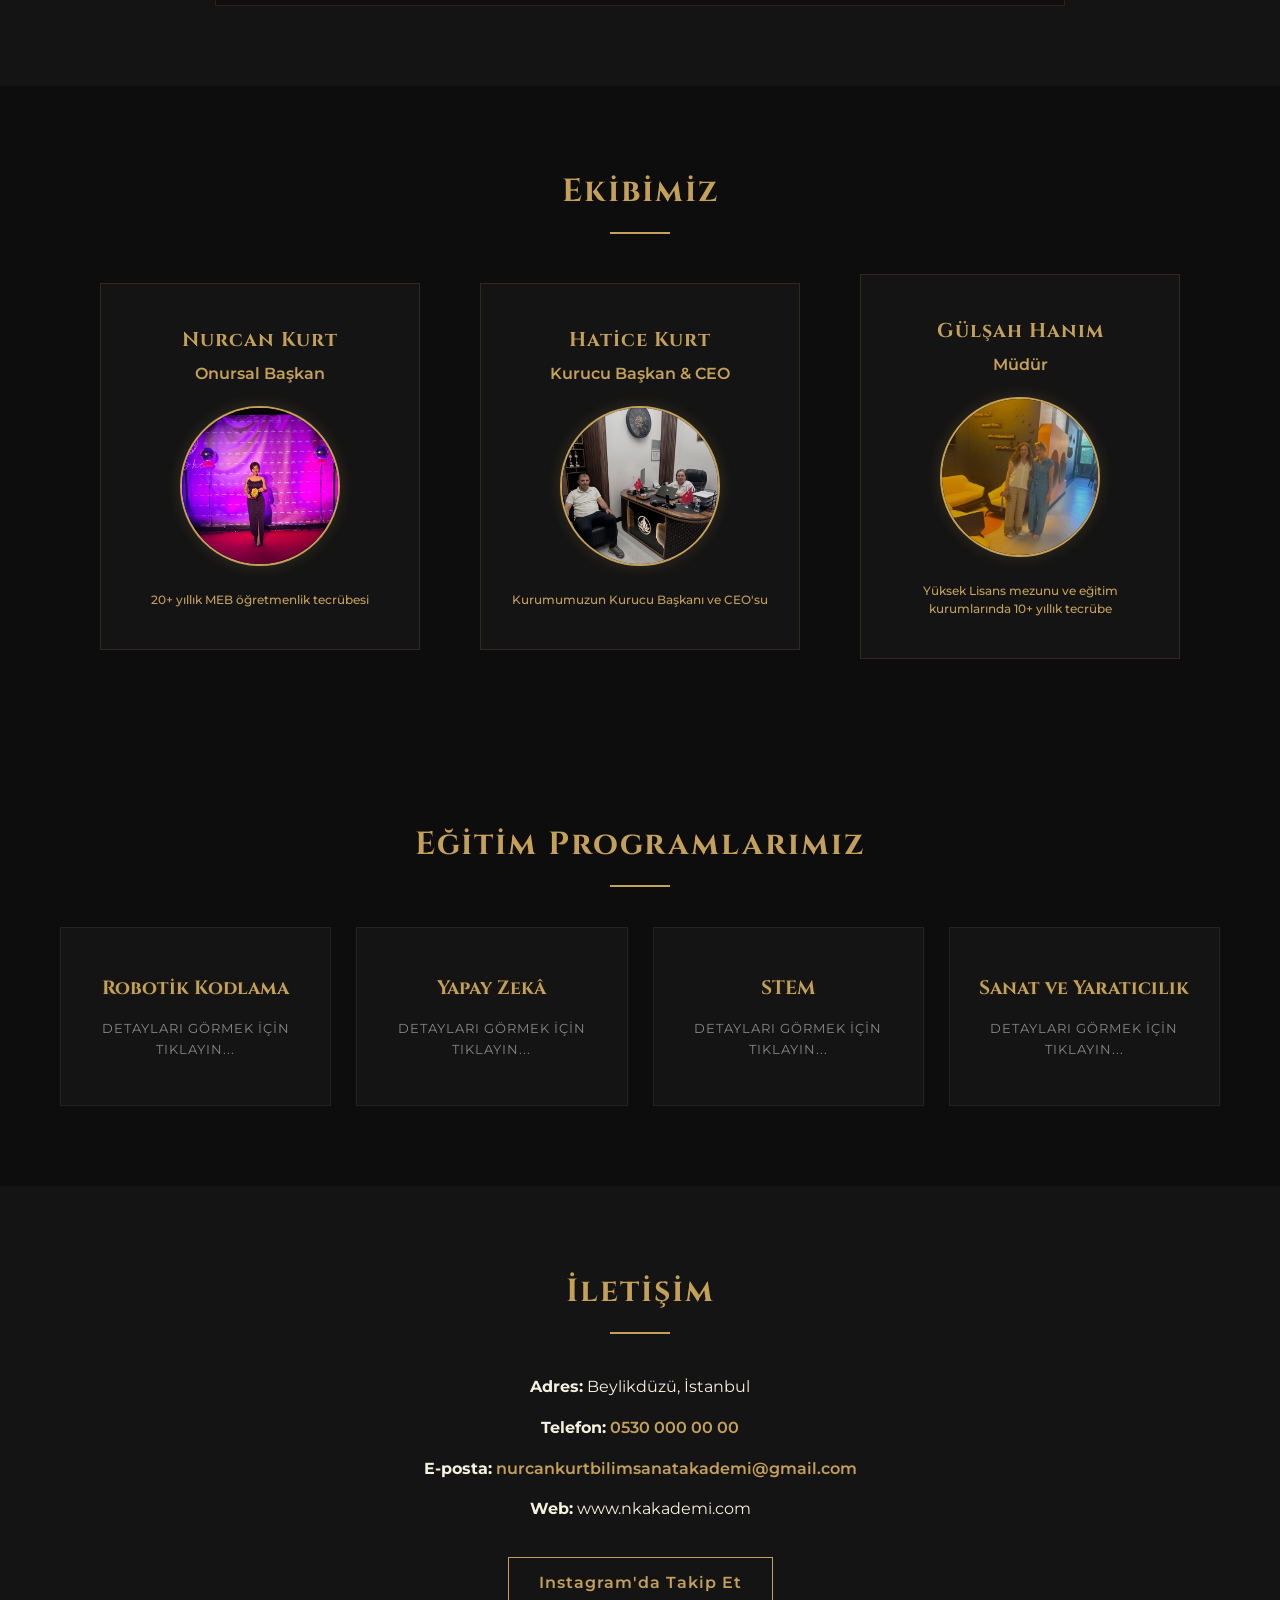
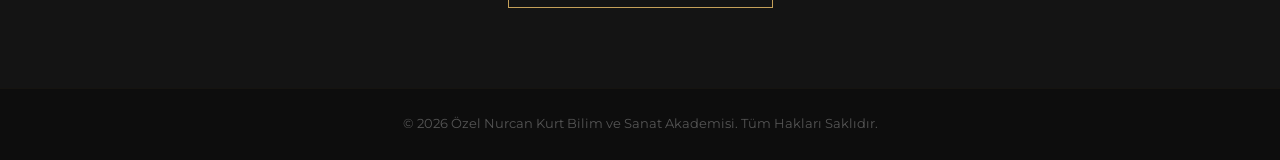
==== commit e70f693d: "feat: ekibimiz kartlari tasarimi guncellendi ve tiklayinca buyume efekti (zoom) eklendi" ====
--- a/index.html
+++ b/index.html
@@ -11,7 +11,7 @@
 </head>
 <body>
 
-    <!-- SİTEMİZ YAPIM AŞAMASINDADIR YAZISI -->
+    <!-- SİTEMİZ YAPIM AŞAMASINDADIR DUYURU BANDI -->
     <div class="announcement-bar">
         Sitemiz yapım aşamasındadır.
     </div>
@@ -19,10 +19,11 @@
     <!-- ÜST MENÜ -->
     <header class="navbar">
         <a href="#hero" class="nav-brand">NK AKADEMİ</a>
-        <nav>
+        <nav class="nav-menu">
             <ul>
                 <li><a href="#hero">Ana Sayfa</a></li>
                 <li><a href="#about">Biz Kimiz?</a></li>
+                <li><a href="#team">Ekibimiz</a></li>
                 <li><a href="#programs">Programlarımız</a></li>
                 <li><a href="#contact">İletişim</a></li>
             </ul>
@@ -45,7 +46,7 @@
         </div>
     </section>
 
-    <!-- BİZ KİMİZ? (HAKKIMIZDA) -->
+    <!-- BİZ KİMİZ? (HAKKIMIZDA & FUTURELAB TECHNOLOGIES) -->
     <section id="about" class="about-section">
         <div class="container">
             <h2 class="section-title">Biz Kimiz?</h2>
@@ -53,6 +54,67 @@
             <p class="about-p">
                 Türkiye'deki ilk bilim ve sanat akademisi.
             </p>
+
+            <!-- NK FUTURELAB TECHNOLOGIES VİZYONU -->
+            <div class="tech-brand-box">
+                <h3 class="tech-brand-title">Teknoloji Markanız: <span class="highlight">NK FutureLab Technologies</span></h3>
+                <p class="tech-brand-subtitle">Bu marka altında geliştirebileceğiniz ürünler:</p>
+                <ul class="tech-products-list">
+                    <li><strong>NK AI Mentor</strong> (Yapay zekâ destekli öğrenme platformu)</li>
+                    <li><strong>NK Drone Academy</strong> (Drone eğitim ve simülasyon sistemi)</li>
+                    <li><strong>NK Patent Studio</strong> (Patent fikir geliştirme platformu)</li>
+                    <li><strong>NK RoboLab</strong> (Robotik eğitim ve proje yönetimi)</li>
+                    <li><strong>NK Maker Cloud</strong> (Dijital maker içerik platformu)</li>
+                </ul>
+                <p class="tech-brand-footer">
+                    Bu yapı sayesinde yalnızca eğitim veren bir kurum değil, amansız bir şekilde yazılım ve eğitim teknolojileri geliştiren bir şirket olarak da büyüyebilirsiniz.
+                </p>
+            </div>
+        </div>
+    </section>
+
+    <!-- EKİBİMİZ BÖLÜMÜ -->
+    <section id="team" class="team-section">
+        <div class="container">
+            <h2 class="section-title">Ekibimiz</h2>
+            <div class="gold-divider"></div>
+            <div class="grid-team">
+                <div class="grid-team">
+                <!-- 1. Kişi: Nurcan Kurt -->
+                <div class="team-card">
+                    <h3 class="team-name">Nurcan Kurt</h3>
+                    <p class="team-role">Onursal Başkan</p>
+                    <div class="team-img-container">
+                        <img src="nurcan-kurt.png" alt="Nurcan Kurt" class="team-img">
+                    </div>
+                    <p class="team-desc">20+ yıllık MEB öğretmenlik tecrübesi</p>
+                </div>
+
+                <!-- 2. Kişi: Hatice Kurt -->
+                <div class="team-card">
+                    <h3 class="team-name">Hatice Kurt</h3>
+                    <p class="team-role">Kurucu Başkan & CEO</p>
+                    <div class="team-img-container">
+                        <img src="hatice-kurt.png" alt="Hatice Kurt" class="team-img">
+                    </div>
+                    <p class="team-desc">Kurumumuzun Kurucu Başkanı ve CEO'su</p>
+                </div>
+
+                <!-- 3. Kişi: Gülşah Hanım -->
+                <div class="team-card">
+                    <h3 class="team-name">Gülşah Hanım</h3>
+                    <p class="team-role">Müdür</p>
+                    <div class="team-img-container">
+                        <img src="gulsah-hanim.png" alt="Gülşah Hanım" class="team-img">
+                    </div>
+                    <p class="team-desc">Yüksek Lisans mezunu ve eğitim kurumlarında 10+ yıllık tecrübe</p>
+                </div>
+            </div>
+
+                
+
+              
+            </div>
         </div>
     </section>
 
@@ -100,6 +162,7 @@
             <div class="contact-info">
                 <p><strong>Adres:</strong> Beylikdüzü, İstanbul</p>
                 <p><strong>Telefon:</strong> <a href="tel:05300000000" class="phone-link">0530 000 00 00</a></p>
+                <p><strong>E-posta:</strong> <a href="mailto:nurcankurtbilimsanatakademi@gmail.com" class="phone-link">nurcankurtbilimsanatakademi@gmail.com</a></p>
                 <p><strong>Web:</strong> www.nkakademi.com</p>
             </div>
             <div class="social-links">
--- a/style.css
+++ b/style.css
@@ -11,12 +11,13 @@
     background-color: #0d0d0d; /* Siyah Arka Plan */
     color: #ffffff;
     line-height: 1.6;
+    overflow-x: hidden; /* Mobilde yatay taşmayı engeller */
 }
 
 .container {
     max-width: 1200px;
     margin: 0 auto;
-    padding: 100px 20px;
+    padding: 80px 20px;
 }
 
 /* SİTEMİZ YAPIM AŞAMASINDADIR DUYURU BANDI */
@@ -25,7 +26,7 @@
     color: #0d0d0d;
     text-align: center;
     padding: 8px 10px;
-    font-size: 0.85rem;
+    font-size: 0.8rem;
     font-weight: 700;
     letter-spacing: 2px;
     position: fixed;
@@ -33,12 +34,13 @@
     width: 100%;
     z-index: 1100;
     text-transform: uppercase;
+    box-shadow: 0 2px 10px rgba(197, 160, 89, 0.3);
 }
 
 /* BAŞLIKLAR VE ALTIN/TURUNCU DEKORASYONU */
 .section-title {
     font-family: 'Cinzel', serif;
-    font-size: 2.2rem;
+    font-size: 2rem;
     text-align: center;
     color: #c5a059;
     letter-spacing: 2px;
@@ -56,13 +58,14 @@
     display: flex;
     justify-content: space-between;
     align-items: center;
-    padding: 20px 8%; 
-    background-color: rgba(13, 13, 13, 0.98);
+    padding: 15px 5%; 
+    background-color: rgba(13, 13, 13, 0.95);
     border-bottom: 1px solid rgba(197, 160, 89, 0.1);
     position: fixed;
     width: 100%;
-    top: 36px; /* Duyuru bandının altında kalması için ayarlandı */
+    top: 34px; /* Duyuru bandının altında kalması için */
     z-index: 1000;
+    backdrop-filter: blur(10px);
 }
 
 .nav-brand {
@@ -70,7 +73,7 @@
     color: #c5a059;
     text-decoration: none;
     font-weight: 700;
-    font-size: 1.2rem;
+    font-size: 1.1rem;
     letter-spacing: 2px;
 }
 
@@ -80,20 +83,21 @@
 }
 
 .navbar ul li {
-    margin-left: 25px;
+    margin-left: 20px;
 }
 
 .navbar ul li a {
     color: #ffffff;
     text-decoration: none;
-    font-size: 0.9rem;
+    font-size: 0.85rem;
     font-weight: 600;
     letter-spacing: 1px;
-    transition: color 0.3s;
+    transition: color 0.3s, text-shadow 0.3s;
 }
 
 .navbar ul li a:hover {
     color: #c5a059;
+    text-shadow: 0 0 8px rgba(197, 160, 89, 0.5); /* Menü linki parlaması */
 }
 
 /* SİNEMATİK HERO ALANI */
@@ -111,26 +115,26 @@
 .hero-frame {
     border-left: 1px solid rgba(197, 160, 89, 0.2);
     border-right: 1px solid rgba(197, 160, 89, 0.2);
-    padding: 60px 80px;
-    max-width: 900px;
+    padding: 40px 20px;
+    max-width: 800px;
     width: 100%;
     margin: 0 auto;
     position: relative;
 }
 
 .frame-tag {
-    font-size: 0.95rem;
-    color: #c5a059;
-    letter-spacing: 6px;
+    font-size: 0.8rem;
+    color: #c5a059;
+    letter-spacing: 4px;
     display: inline-block;
-    margin-bottom: 30px;
+    margin-bottom: 25px;
     font-weight: 600;
     text-transform: uppercase;
 }
 
 .hero-logo-box {
-    margin: 0 auto 35px auto;
-    max-width: 520px;
+    margin: 0 auto 30px auto;
+    max-width: 450px;
     display: flex;
     justify-content: center;
     align-items: center;
@@ -140,16 +144,16 @@
     width: 100%;
     height: auto;
     mix-blend-mode: screen; 
-    filter: contrast(1.15) brightness(1.15) drop-shadow(0px 0px 25px rgba(197, 160, 89, 0.2));
+    filter: contrast(1.1) brightness(1.1) drop-shadow(0px 0px 20px rgba(197, 160, 89, 0.15));
 }
 
 .hero-text {
-    font-size: 1.25rem;
+    font-size: 1.1rem;
     font-style: italic;
     color: #a6a6a6;
-    max-width: 650px;
-    margin: 0 auto 40px auto;
-    line-height: 1.8;
+    max-width: 600px;
+    margin: 0 auto 35px auto;
+    line-height: 1.7;
 }
 
 .hero-action {
@@ -159,13 +163,13 @@
 
 .btn-gold {
     display: inline-block;
-    padding: 16px 45px;
+    padding: 14px 40px;
     border: 1px solid #c5a059;
     color: #c5a059;
     text-decoration: none;
     font-weight: 700;
-    letter-spacing: 3px;
-    font-size: 0.9rem;
+    letter-spacing: 2px;
+    font-size: 0.85rem;
     border-radius: 0px;
     transition: all 0.4s ease;
     background-color: rgba(13, 13, 13, 0.5);
@@ -174,8 +178,8 @@
 .btn-gold:hover {
     background-color: #c5a059;
     color: #0d0d0d;
-    transform: translateY(-3px);
-    box-shadow: 0 10px 20px rgba(197, 160, 89, 0.15);
+    transform: translateY(-2px);
+    box-shadow: 0 0 15px rgba(197, 160, 89, 0.4); /* Buton parlama efekti */
 }
 
 /* BİZ KİMİZ (HAKKIMIZDA) */
@@ -186,14 +190,163 @@
 
 .about-p {
     max-width: 850px;
-    margin: 0 auto;
-    font-size: 1.3rem;
+    margin: 0 auto 40px auto;
+    font-size: 1.2rem;
     font-weight: 300;
     color: #f4f1de;
     line-height: 1.8;
     letter-spacing: 1px;
 }
 
+/* FUTURELAB TEKNOLOJİ ALANI */
+.tech-brand-box {
+    background-color: #0d0d0d;
+    border: 1px solid rgba(197, 160, 89, 0.15);
+    padding: 40px 30px;
+    max-width: 850px;
+    margin: 0 auto;
+    text-align: left;
+    transition: border-color 0.4s, box-shadow 0.4s;
+}
+
+.tech-brand-box:hover {
+    border-color: #c5a059;
+    box-shadow: 0 0 20px rgba(197, 160, 89, 0.1); /* Kutu parlaması */
+}
+
+.tech-brand-title {
+    font-family: 'Cinzel', serif;
+    font-size: 1.4rem;
+    color: #ffffff;
+    margin-bottom: 10px;
+    letter-spacing: 1px;
+}
+
+.tech-brand-title .highlight {
+    color: #c5a059;
+    text-shadow: 0 0 10px rgba(197, 160, 89, 0.2);
+}
+
+.tech-brand-subtitle {
+    color: #a6a6a6;
+    font-size: 0.95rem;
+    margin-bottom: 20px;
+    font-style: italic;
+}
+
+.tech-products-list {
+    list-style: none;
+    margin-bottom: 25px;
+}
+
+.tech-products-list li {
+    font-size: 1rem;
+    color: #ffffff;
+    margin-bottom: 12px;
+    padding-left: 20px;
+    position: relative;
+}
+
+.tech-products-list li::before {
+    content: "▪";
+    color: #c5a059;
+    font-size: 1.1rem;
+    position: absolute;
+    left: 0;
+    top: -2px;
+    text-shadow: 0 0 5px rgba(197, 160, 89, 0.8); /* Madde işareti parlaması */
+}
+
+.tech-products-list strong {
+    color: #c5a059;
+}
+
+.tech-brand-footer {
+    border-top: 1px solid rgba(197, 160, 89, 0.1);
+    padding-top: 20px;
+    font-size: 0.95rem;
+    color: #a6a6a6;
+    line-height: 1.6;
+}
+
+/* EKİBİMİZ BÖLÜMÜ STİLLERİ */
+.team-section {
+    background-color: #0d0d0d;
+}
+
+.grid-team {
+    display: flex;
+    justify-content: center;
+    align-items: center; /* Kartları dikeyde de ortalar */
+    gap: 60px; 
+    flex-wrap: wrap; 
+    margin: 0 auto;
+}
+
+.team-card {
+    background-color: #141414;
+    border: 1px solid rgba(197, 160, 89, 0.15);
+    padding: 40px 30px;
+    width: 320px;
+    /* Kartın içindeki her şeyi dikey sütun yapıp yatayda tam ortalar: */
+    display: flex;
+    flex-direction: column;
+    align-items: center; 
+    justify-content: center;
+    text-align: center;
+    transition: all 0.3s ease;
+}
+
+.team-card:hover {
+    border-color: #c5a059;
+    transform: translateY(-5px);
+    box-shadow: 0 5px 25px rgba(197, 160, 89, 0.2);
+}
+
+.team-img-container {
+    width: 160px;
+    height: 160px;
+    margin: 20px 0; /* Üst ve alt elemanlardan eşit, nizami boşluk */
+    border-radius: 50%;
+    overflow: hidden;
+    border: 2px solid #c5a059;
+    box-shadow: 0 0 15px rgba(197, 160, 89, 0.2);
+    /* Resmin kendisini de container içinde ortalıyoruz: */
+    display: flex;
+    justify-content: center;
+    align-items: center;
+}
+
+.team-img {
+    width: 100%;
+    height: 100%;
+    object-fit: cover;
+}
+
+.team-name {
+    font-family: 'Cinzel', serif;
+    color: #c5a059; /* Turuncu / Altın tonu */
+    font-size: 20px; /* Büyük punto: 20 */
+    font-weight: 700;
+    margin-bottom: 5px;
+    letter-spacing: 1px;
+}
+
+.team-role {
+    color: #c5a059; /* Turuncu / Altın tonu */
+    font-size: 16px; /* Orta punto: 16 */
+    font-weight: 600;
+    margin-bottom: 0;
+}
+
+.team-desc {
+    color: #c5a059; /* Turuncu / Altın tonu */
+    font-size: 12px; /* Küçük punto: 12 */
+    line-height: 1.5;
+    margin-top: 5px;
+    font-weight: 500;
+}
+
 /* PROGRAMLAR BÖLÜMÜ */
 .programs-section {
     background-color: #0d0d0d;
@@ -201,35 +354,36 @@
 
 .grid-programs {
     display: grid;
-    grid-template-columns: repeat(auto-fit, minmax(250px, 1fr));
-    gap: 30px;
+    grid-template-columns: repeat(auto-fit, minmax(220px, 1fr));
+    gap: 25px;
 }
 
 .card {
     background-color: #141414;
-    padding: 50px 30px;
+    padding: 45px 25px;
     border: 1px solid rgba(197, 160, 89, 0.1);
-    transition: all 0.3s ease;
+    transition: all 0.3s cubic-bezier(0.25, 0.8, 0.25, 1);
     text-align: center;
     cursor: pointer;
 }
 
 .card:hover {
     border-color: #c5a059;
-    transform: translateY(-8px);
-    box-shadow: 0 10px 25px rgba(197, 160, 89, 0.1);
+    transform: translateY(-5px);
+    box-shadow: 0 5px 20px rgba(197, 160, 89, 0.25); /* Kart hover parlaması */
 }
 
 .card h3 {
     font-family: 'Cinzel', serif;
     color: #c5a059;
     margin-bottom: 15px;
-    font-size: 1.3rem;
+    font-size: 1.2rem;
+    text-shadow: 0 0 5px rgba(197, 160, 89, 0.1);
 }
 
 .card p {
     color: #888888;
-    font-size: 0.85rem;
+    font-size: 0.8rem;
     text-transform: uppercase;
     letter-spacing: 1px;
 }
@@ -253,27 +407,27 @@
 .modal-content {
     background-color: #141414;
     margin: auto;
-    padding: 50px;
+    padding: 40px;
     border: 1px solid #c5a059;
     width: 90%;
-    max-width: 600px;
+    max-width: 550px;
     position: relative;
     text-align: center;
-    box-shadow: 0 15px 50px rgba(197, 160, 89, 0.2);
-    animation: modalAnim 0.4s cubic-bezier(0.16, 1, 0.3, 1);
+    box-shadow: 0 0 35px rgba(197, 160, 89, 0.3); /* Modal parlaması */
+    animation: modalAnim 0.3s cubic-bezier(0.16, 1, 0.3, 1);
 }
 
 @keyframes modalAnim {
-    from { transform: scale(0.9); opacity: 0; }
+    from { transform: scale(0.95); opacity: 0; }
     to { transform: scale(1); opacity: 1; }
 }
 
 .close-btn {
     position: absolute;
-    right: 25px;
-    top: 20px;
+    right: 20px;
+    top: 15px;
     color: #888888;
-    font-size: 32px;
+    font-size: 28px;
     font-weight: 300;
     cursor: pointer;
     transition: color 0.3s;
@@ -286,7 +440,7 @@
 #modalTitle {
     font-family: 'Cinzel', serif;
     color: #c5a059;
-    font-size: 1.8rem;
+    font-size: 1.6rem;
     margin-bottom: 10px;
 }
 
@@ -299,8 +453,8 @@
 
 #modalDescription {
     color: #d1d1d1;
-    font-size: 1.05rem;
-    line-height: 1.8;
+    font-size: 1rem;
+    line-height: 1.7;
 }
 
 /* İLETİŞİM */
@@ -310,7 +464,7 @@
 }
 
 .contact-info p {
-    font-size: 1.1rem;
+    font-size: 1rem;
     margin-bottom: 15px;
     color: #f4f1de;
 }
@@ -319,16 +473,17 @@
     color: #c5a059;
     text-decoration: none;
     font-weight: 600;
-    transition: border-bottom 0.3s;
+    transition: border-bottom 0.3s, text-shadow 0.3s;
     border-bottom: 1px solid transparent;
 }
 
 .phone-link:hover {
     border-bottom: 1px solid #c5a059;
+    text-shadow: 0 0 5px rgba(197, 160, 89, 0.4);
 }
 
 .social-links {
-    margin-top: 40px;
+    margin-top: 35px;
 }
 
 .social-btn {
@@ -349,6 +504,7 @@
 .social-btn.instagram:hover {
     background-color: #c5a059;
     color: #0d0d0d;
+    box-shadow: 0 0 15px rgba(197, 160, 89, 0.4);
 }
 
 /* FOOTER */
@@ -357,6 +513,119 @@
     padding: 25px;
     background-color: #0d0d0d;
     color: #555555;
-    font-size: 0.85rem;
+    font-size: 0.8rem;
     border-top: 1px solid rgba(197, 160, 89, 0.05);
+}
+
+/* RESPONSIVE / MOBİL UYUMLULUK AYARLARI */
+@media (max-width: 768px) {
+    .container {
+        padding: 60px 15px;
+    }
+    
+    .announcement-bar {
+        font-size: 0.75rem;
+        padding: 6px 8px;
+    }
+
+    .navbar {
+        top: 30px;
+        padding: 15px 20px;
+        flex-direction: column; /* Mobilde logoyu ve menüyü dikey hizalar */
+        gap: 10px;
+    }
+
+    .navbar ul {
+        justify-content: center;
+        flex-wrap: wrap;
+    }
+
+    .navbar ul li {
+        margin: 5px 10px;
+    }
+
+    .hero-section {
+        height: auto;
+        padding: 140px 15px 80px 15px; /* Mobilde navbarın altında kalmaması için üst padding artırıldı */
+    }
+
+    .hero-frame {
+        padding: 30px 15px;
+        border-left: none; /* Mobilde çerçeveleri kaldırarak sadeleştirdik */
+        border-right: none;
+    }
+
+    .hero-main-logo {
+        max-width: 280px;
+    }
+
+    .hero-text {
+        font-size: 0.95rem;
+    }
+
+    .section-title {
+        font-size: 1.6rem;
+    }
+
+    .about-p {
+        font-size: 1.1rem;
+    }
+
+    .tech-brand-box {
+        padding: 25px 20px;
+    }
+
+    .tech-brand-title {
+        font-size: 1.2rem;
+    }
+
+    .grid-programs {
+        grid-template-columns: 1fr; /* Mobilde kartlar tek sütun alt alta dizilir */
+        gap: 20px;
+    }
+
+    .modal-content {
+        padding: 30px 20px;
+    }
+}
+
+/* EKİP KARTLARINA TIKLANDIĞINDA BÜYÜME (ACTIVE) EFEKTİ */
+.team-card {
+    /* Mevcut geçiş efektlerini korumak ve geliştirmek için */
+    transition: transform 0.4s cubic-bezier(0.16, 1, 0.3, 1), 
+                box-shadow 0.4s ease, 
+                border-color 0.3s ease,
+                z-index 0s;
+}
+
+/* Kart aktif (büyütülmüş) durumdayken */
+.team-card.active {
+    position: fixed;
+    top: 50%;
+    left: 50%;
+    transform: translate(-50%, -50%) scale(1.15) !important; /* Ekranı ortala ve büyüt */
+    z-index: 2500; /* Her şeyin (navbar dahil) üstünde dursun */
+    box-shadow: 0 20px 50px rgba(197, 160, 89, 0.4);
+    border-color: #c5a059;
+    cursor: zoom-out; /* Küçültmek için tıklanabilir imleç */
+}
+
+/* Kart büyüdüğünde arkadaki her şeyi karartacak dinamik katman (overlay) */
+.team-overlay {
+    position: fixed;
+    top: 0;
+    left: 0;
+    width: 100%;
+    height: 100%;
+    background-color: rgba(0, 0, 0, 0.85);
+    backdrop-filter: blur(5px);
+    z-index: 2400;
+    opacity: 0;
+    pointer-events: none;
+    transition: opacity 0.4s ease;
+}
+
+.team-overlay.show {
+    opacity: 1;
+    pointer-events: auto;
 }
